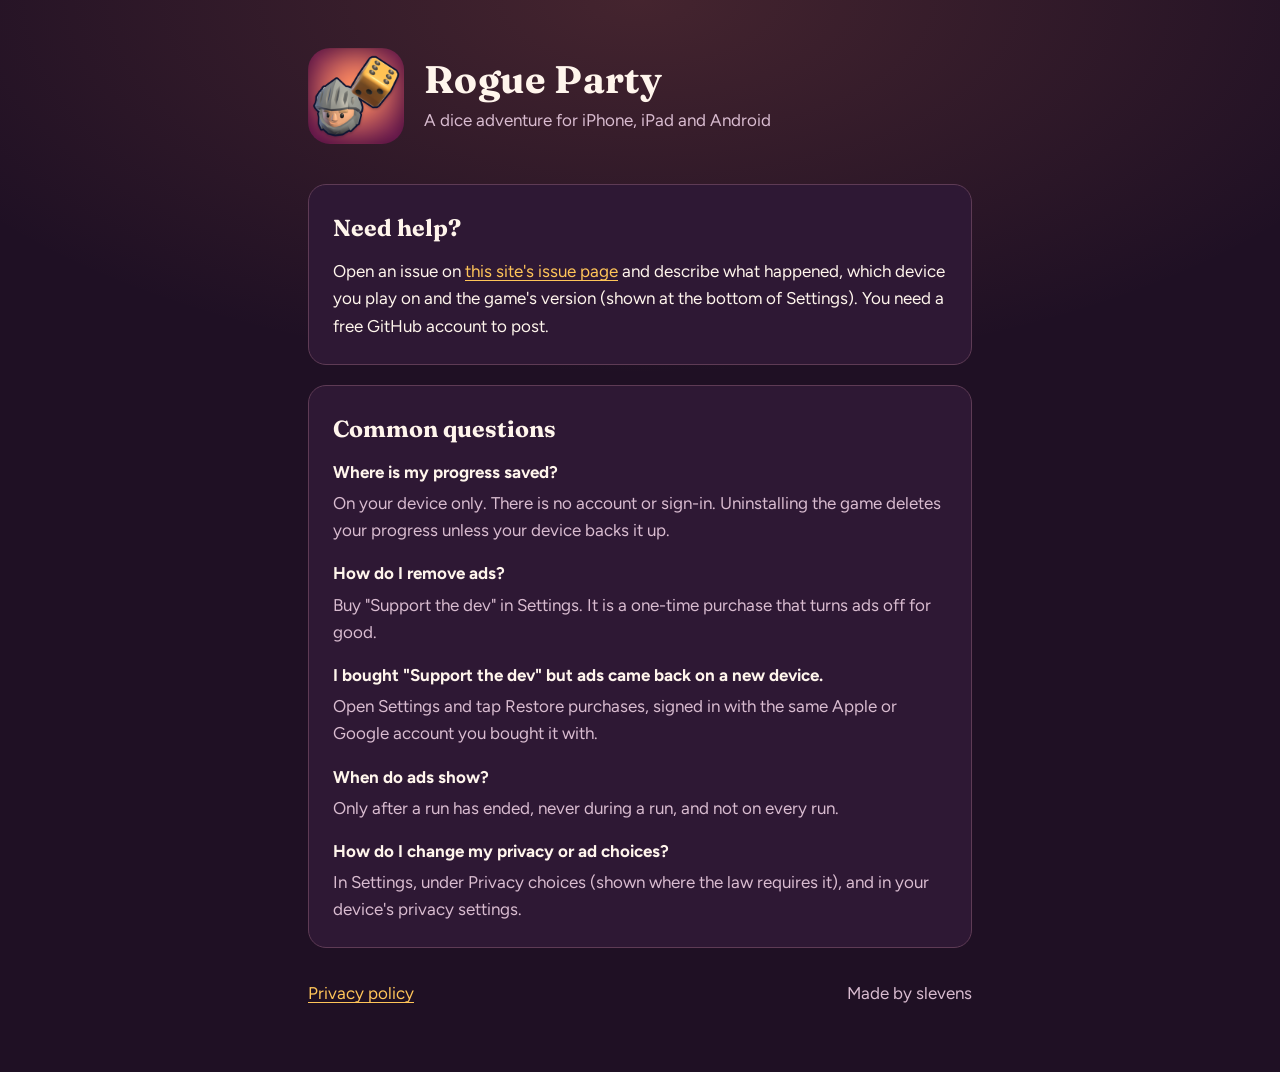
==== index.html @ 5d4ca12f "Rogue Party support and privacy pages Co-Authored-By: Claude Opus 5.5 <noreply@anthropic.com>" ====
<!doctype html>
<html lang="en">
<head>
<meta charset="utf-8">
<meta name="viewport" content="width=device-width, initial-scale=1">
<title>Rogue Party Support</title>
<meta name="description" content="Help and contact for Rogue Party, a dice adventure for iPhone, iPad and Android.">
<link rel="icon" href="assets/icon-256.png">
<link rel="preconnect" href="https://fonts.googleapis.com">
<link rel="preconnect" href="https://fonts.gstatic.com" crossorigin>
<link rel="stylesheet" href="https://fonts.googleapis.com/css2?family=Fraunces:opsz,wght@9..144,600;9..144,700&family=Figtree:wght@400;500;600;700&display=swap">
<link rel="stylesheet" href="assets/site.css">
</head>
<body>
<main class="page">
  <header class="head">
    <img src="assets/icon-256.png" alt="Rogue Party app icon" width="96" height="96">
    <div>
      <h1>Rogue Party</h1>
      <p class="tag">A dice adventure for iPhone, iPad and Android</p>
    </div>
  </header>

  <section>
    <h2>Need help?</h2>
    <p>Open an issue on <a href="https://github.com/sjlevens/rogue-party/issues">this site's issue page</a> and describe
      what happened, which device you play on and the game's version (shown at the bottom of Settings). You need a free
      GitHub account to post.</p>
  </section>

  <section>
    <h2>Common questions</h2>
    <dl>
      <dt>Where is my progress saved?</dt>
      <dd>On your device only. There is no account or sign-in. Uninstalling the game deletes your progress unless your
        device backs it up.</dd>
      <dt>How do I remove ads?</dt>
      <dd>Buy "Support the dev" in Settings. It is a one-time purchase that turns ads off for good.</dd>
      <dt>I bought "Support the dev" but ads came back on a new device.</dt>
      <dd>Open Settings and tap Restore purchases, signed in with the same Apple or Google account you bought it with.</dd>
      <dt>When do ads show?</dt>
      <dd>Only after a run has ended, never during a run, and not on every run.</dd>
      <dt>How do I change my privacy or ad choices?</dt>
      <dd>In Settings, under Privacy choices (shown where the law requires it), and in your device's privacy settings.</dd>
    </dl>
  </section>

  <footer>
    <a href="privacy/">Privacy policy</a>
    <span>Made by slevens</span>
  </footer>
</main>
</body>
</html>
---- assets/site.css ----
:root {
  color-scheme: dark;
  --night: #1f1024;
  --panel: #2e1834;
  --line: #5e3b55;
  --text: #fff5ec;
  --dim: #d9bcd0;
  --honey: #ffc559;
  --coral: #ee805f;
  --display: "Fraunces", Georgia, "Times New Roman", serif;
  --body: "Figtree", system-ui, -apple-system, "Segoe UI", Roboto, sans-serif;
}
* { box-sizing: border-box; }
html { background: var(--night); }
body {
  margin: 0;
  min-height: 100vh;
  background: radial-gradient(ellipse 90% 50% at 50% 0%, rgba(238, 128, 95, 0.18), transparent 70%) no-repeat, var(--night);
  color: var(--text);
  font: 17px/1.6 var(--body);
}
.page { max-width: 44rem; margin: 0 auto; padding: 48px 20px 64px; }
.head { display: flex; gap: 20px; align-items: center; margin-bottom: 40px; }
.head img { border-radius: 22px; flex: none; }
h1 { font-family: var(--display); font-size: 2.4rem; line-height: 1.1; margin: 0; letter-spacing: 0.01em; }
.tag { margin: 6px 0 0; color: var(--dim); }
h2 { font-family: var(--display); font-size: 1.45rem; margin: 0 0 12px; }
section {
  background: var(--panel);
  border: 1px solid var(--line);
  border-radius: 18px;
  padding: 24px;
  margin-bottom: 20px;
}
p { margin: 0 0 12px; }
p:last-child { margin-bottom: 0; }
a { color: var(--honey); text-underline-offset: 3px; }
a:focus-visible { outline: 2px solid var(--honey); outline-offset: 3px; border-radius: 4px; }
dl { margin: 0; }
dt { font-weight: 700; margin-top: 16px; }
dt:first-child { margin-top: 0; }
dd { margin: 4px 0 0; color: var(--dim); }
footer { display: flex; flex-wrap: wrap; gap: 8px 24px; justify-content: space-between; color: var(--dim); margin-top: 32px; }
.legal h3 { font-size: 1.05rem; margin: 22px 0 6px; }
.legal ul { margin: 0 0 12px; padding-left: 1.2em; }
.legal li { margin-bottom: 6px; }
.updated { color: var(--dim); }
@media (max-width: 480px) {
  .head { flex-direction: column; align-items: flex-start; }
  section { padding: 20px 18px; }
}
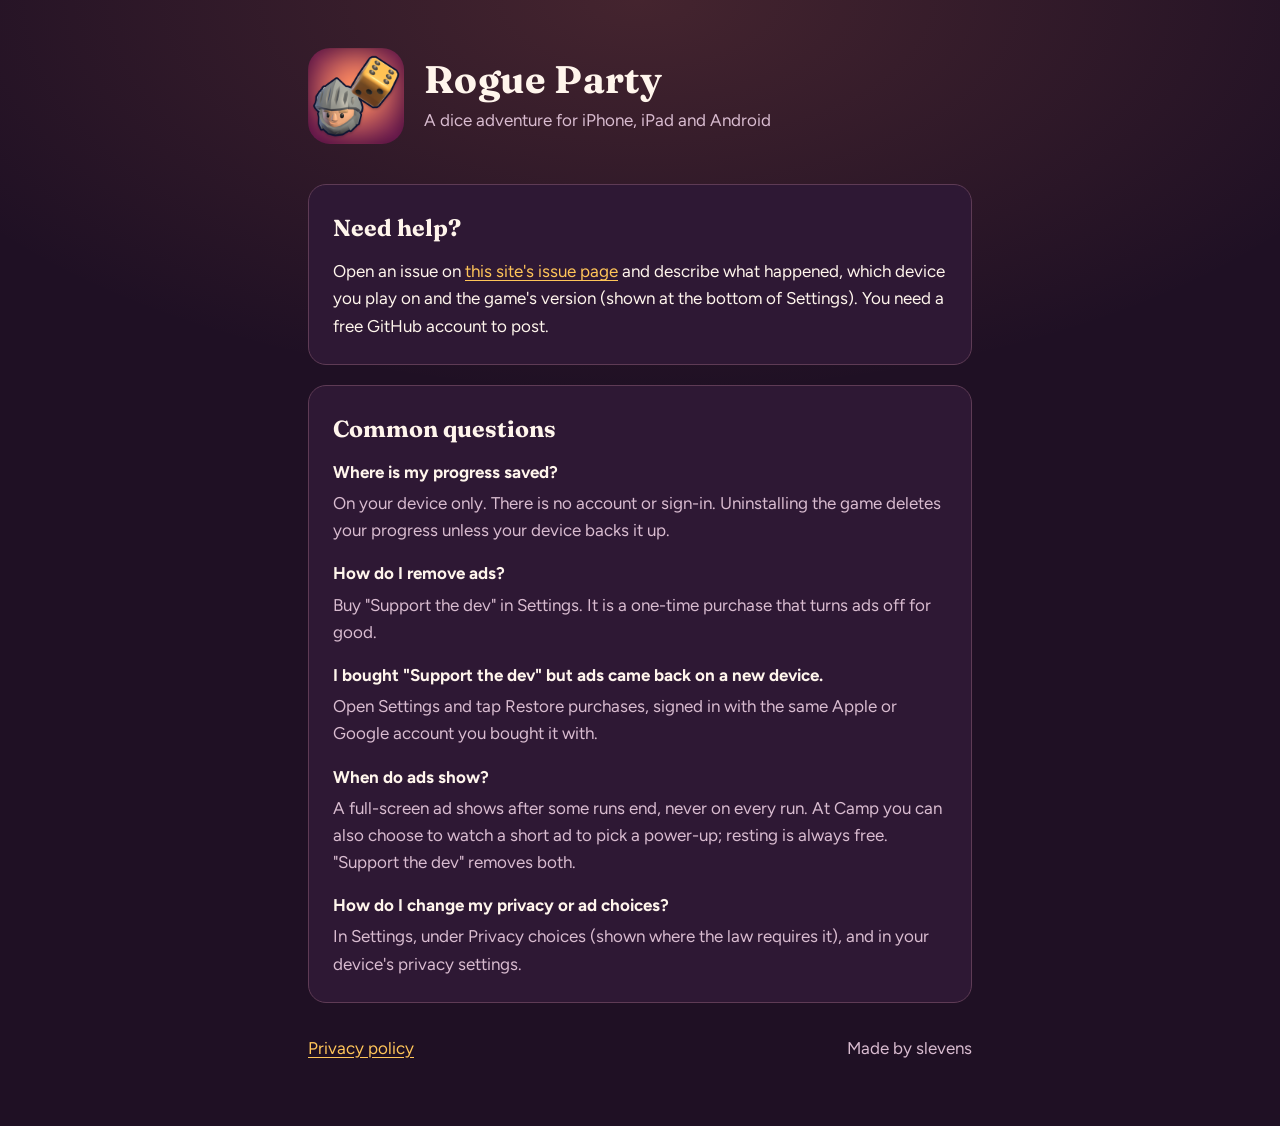
==== commit 79f75e7e: "Ads wording: the optional rewarded ad at Camp (resting stays free); privacy policy updated 6 October" ====
--- a/index.html
+++ b/index.html
@@ -39,7 +39,7 @@
       <dt>I bought "Support the dev" but ads came back on a new device.</dt>
       <dd>Open Settings and tap Restore purchases, signed in with the same Apple or Google account you bought it with.</dd>
       <dt>When do ads show?</dt>
-      <dd>Only after a run has ended, never during a run, and not on every run.</dd>
+      <dd>A full-screen ad shows after some runs end, never on every run. At Camp you can also choose to watch a short ad to pick a power-up; resting is always free. "Support the dev" removes both.</dd>
       <dt>How do I change my privacy or ad choices?</dt>
       <dd>In Settings, under Privacy choices (shown where the law requires it), and in your device's privacy settings.</dd>
     </dl>
